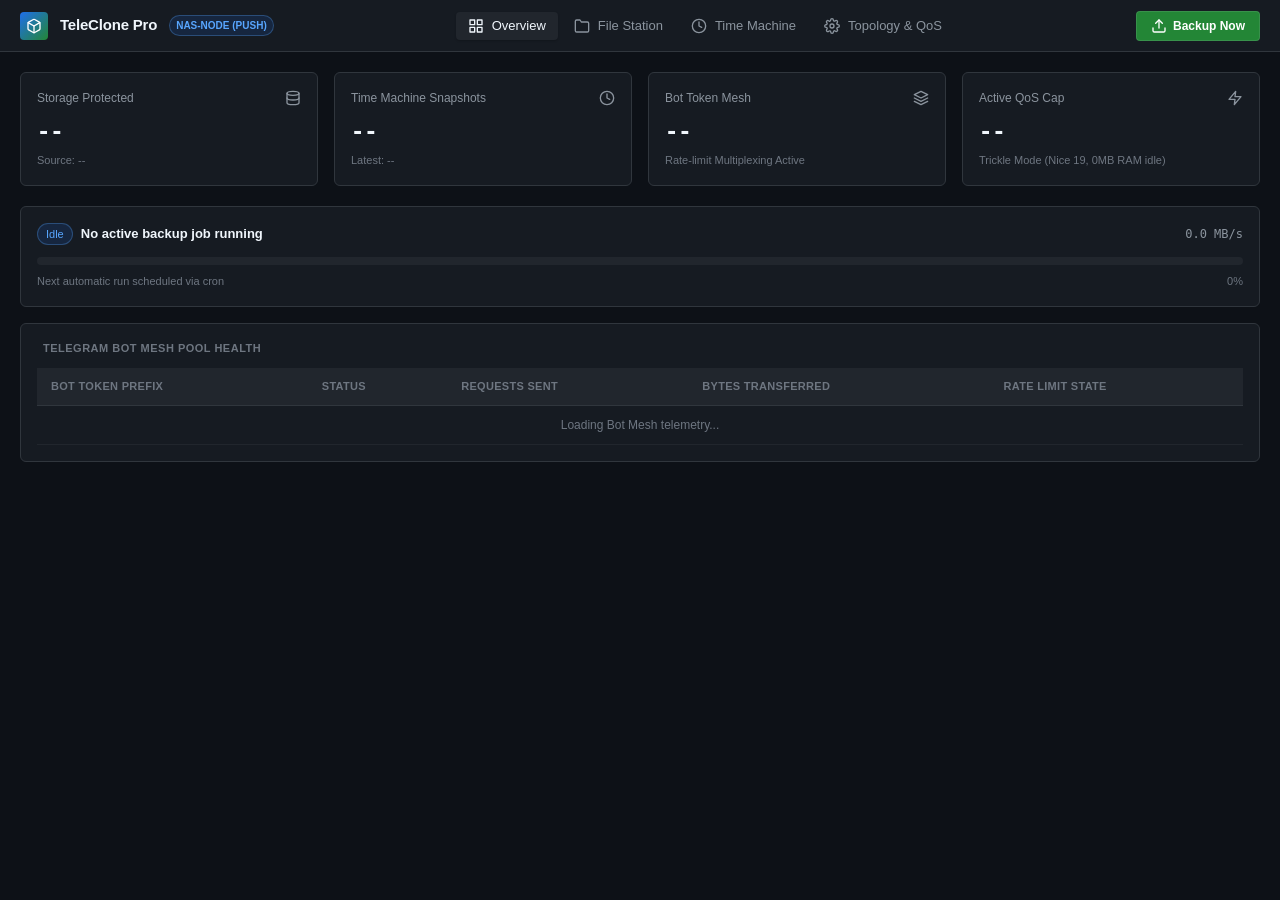
==== web/index.html @ 6f7913c6 "feat(core): rebuild Telegram-Drive as TeleClone (tgdrive) single static binary in the spirit of Rclo" ====
<!DOCTYPE html>
<html lang="en">
<head>
  <meta charset="UTF-8">
  <meta name="viewport" content="width=device-width, initial-scale=1.0">
  <title>TeleClone Pro - Telegram Cloud Backup Engine</title>
  <link rel="stylesheet" href="style.css">
</head>
<body>

  <!-- App Header -->
  <header class="app-header">
    <div class="brand">
      <div class="brand-icon">
        <svg class="icon" viewBox="0 0 24 24"><path d="M21 16V8a2 2 0 0 0-1-1.73l-7-4a2 2 0 0 0-2 0l-7 4A2 2 0 0 0 3 8v8a2 2 0 0 0 1 1.73l7 4a2 2 0 0 0 2 0l7-4A2 2 0 0 0 21 16z"></path><polyline points="3.27 6.96 12 12.01 20.73 6.96"></polyline><line x1="12" y1="22.08" x2="12" y2="12"></line></svg>
      </div>
      <span class="brand-title">TeleClone Pro</span>
      <span class="badge-pro" id="headerNodeBadge">NAS-NODE (PUSH)</span>
    </div>

    <!-- Navigation Tabs -->
    <nav class="nav-tabs">
      <button class="nav-tab active" data-tab="overview">
        <svg class="icon" viewBox="0 0 24 24"><rect x="3" y="3" width="7" height="7"></rect><rect x="14" y="3" width="7" height="7"></rect><rect x="14" y="14" width="7" height="7"></rect><rect x="3" y="14" width="7" height="7"></rect></svg>
        Overview
      </button>
      <button class="nav-tab" data-tab="filestation">
        <svg class="icon" viewBox="0 0 24 24"><path d="M22 19a2 2 0 0 1-2 2H4a2 2 0 0 1-2-2V5a2 2 0 0 1 2-2h5l2 3h9a2 2 0 0 1 2 2z"></path></svg>
        File Station
      </button>
      <button class="nav-tab" data-tab="timemachine">
        <svg class="icon" viewBox="0 0 24 24"><circle cx="12" cy="12" r="10"></circle><polyline points="12 6 12 12 16 14"></polyline></svg>
        Time Machine
      </button>
      <button class="nav-tab" data-tab="settings">
        <svg class="icon" viewBox="0 0 24 24"><circle cx="12" cy="12" r="3"></circle><path d="M19.4 15a1.65 1.65 0 0 0 .33 1.82l.06.06a2 2 0 0 1 0 2.83 2 2 0 0 1-2.83 0l-.06-.06a1.65 1.65 0 0 0-1.82-.33 1.65 1.65 0 0 0-1 1.51V21a2 2 0 0 1-2 2 2 2 0 0 1-2-2v-.09A1.65 1.65 0 0 0 9 19.4a1.65 1.65 0 0 0-1.82.33l-.06.06a2 2 0 0 1-2.83 0 2 2 0 0 1 0-2.83l.06-.06a1.65 1.65 0 0 0 .33-1.82 1.65 1.65 0 0 0-1.51-1H3a2 2 0 0 1-2-2 2 2 0 0 1 2-2h.09A1.65 1.65 0 0 0 4.6 9a1.65 1.65 0 0 0-.33-1.82l-.06-.06a2 2 0 0 1 0-2.83 2 2 0 0 1 2.83 0l.06.06a1.65 1.65 0 0 0 1.82.33H9a1.65 1.65 0 0 0 1-1.51V3a2 2 0 0 1 2-2 2 2 0 0 1 2 2v.09a1.65 1.65 0 0 0 1 1.51 1.65 1.65 0 0 0 1.82-.33l.06-.06a2 2 0 0 1 2.83 0 2 2 0 0 1 0 2.83l-.06.06a1.65 1.65 0 0 0-.33 1.82V9a1.65 1.65 0 0 0 1.51 1H21a2 2 0 0 1 2 2 2 2 0 0 1-2 2h-.09a1.65 1.65 0 0 0-1.51 1z"></path></svg>
        Topology & QoS
      </button>
    </nav>

    <!-- Header Actions -->
    <div class="header-actions">
      <button class="btn btn-primary" id="btnTriggerBackup">
        <svg class="icon" viewBox="0 0 24 24"><path d="M21 15v4a2 2 0 0 1-2 2H5a2 2 0 0 1-2-2v-4"></path><polyline points="17 8 12 3 7 8"></polyline><line x1="12" y1="3" x2="12" y2="15"></line></svg>
        Backup Now
      </button>
    </div>
  </header>

  <!-- Main Container -->
  <main class="main-container">

    <!-- Overview Section -->
    <section id="section-overview" class="content-section active">
      <div class="metrics-row">
        <div class="metric-card">
          <div class="metric-header">
            <span>Storage Protected</span>
            <svg class="icon" viewBox="0 0 24 24"><ellipse cx="12" cy="5" rx="9" ry="3"></ellipse><path d="M21 12c0 1.66-4 3-9 3s-9-1.34-9-3"></path><path d="M3 5v14c0 1.66 4 3 9 3s9-1.34 9-3V5"></path></svg>
          </div>
          <div class="metric-value" id="valTotalStorage">--</div>
          <div class="metric-sub" id="valStorageSub">Source: --</div>
        </div>

        <div class="metric-card">
          <div class="metric-header">
            <span>Time Machine Snapshots</span>
            <svg class="icon" viewBox="0 0 24 24"><circle cx="12" cy="12" r="10"></circle><polyline points="12 6 12 12 16 14"></polyline></svg>
          </div>
          <div class="metric-value" id="valTotalSnapshots">--</div>
          <div class="metric-sub" id="valLatestSnapshotTime">Latest: --</div>
        </div>

        <div class="metric-card">
          <div class="metric-header">
            <span>Bot Token Mesh</span>
            <svg class="icon" viewBox="0 0 24 24"><polygon points="12 2 2 7 12 12 22 7 12 2"></polygon><polyline points="2 17 12 22 22 17"></polyline><polyline points="2 12 12 17 22 12"></polyline></svg>
          </div>
          <div class="metric-value" id="valBotCount">--</div>
          <div class="metric-sub" id="valBotStatus">Rate-limit Multiplexing Active</div>
        </div>

        <div class="metric-card">
          <div class="metric-header">
            <span>Active QoS Cap</span>
            <svg class="icon" viewBox="0 0 24 24"><path d="M13 2L3 14h9l-1 8 10-12h-9l1-8z"></path></svg>
          </div>
          <div class="metric-value" id="valActiveBandwidth">--</div>
          <div class="metric-sub">Trickle Mode (Nice 19, 0MB RAM idle)</div>
        </div>
      </div>

      <!-- Live Job State Card -->
      <div class="timeline-card" id="cardJobState">
        <div style="display: flex; justify-content: space-between; align-items: center; margin-bottom: 12px;">
          <div style="display: flex; align-items: center; gap: 8px;">
            <span class="chip chip-info" id="chipJobStatus">Idle</span>
            <strong style="font-size: 13px;" id="textJobHeading">No active backup job running</strong>
          </div>
          <span style="font-family: var(--font-mono); font-size: 12px; color: var(--text-muted);" id="textJobSpeed">0.0 MB/s</span>
        </div>
        <div style="background-color: var(--bg-surface-elevated); height: 8px; border-radius: 4px; overflow: hidden; margin-bottom: 8px;">
          <div id="barJobProgress" style="width: 0%; height: 100%; background: linear-gradient(90deg, #1f6feb, #238636); transition: width 0.3s ease;"></div>
        </div>
        <div style="display: flex; justify-content: space-between; font-size: 11px; color: var(--text-dim);">
          <span id="textJobDetails">Next automatic run scheduled via cron</span>
          <span id="textJobPercent">0%</span>
        </div>
      </div>

      <!-- Bot Mesh Health Table -->
      <div class="metric-card">
        <div class="pane-title" style="margin-bottom: 12px;">Telegram Bot Mesh Pool Health</div>
        <table class="data-table">
          <thead>
            <tr>
              <th>Bot Token Prefix</th>
              <th>Status</th>
              <th>Requests Sent</th>
              <th>Bytes Transferred</th>
              <th>Rate Limit State</th>
            </tr>
          </thead>
          <tbody id="botTableBody">
            <tr><td colspan="5" style="text-align: center; color: var(--text-dim);">Loading Bot Mesh telemetry...</td></tr>
          </tbody>
        </table>
      </div>
    </section>

    <!-- File Station Section -->
    <section id="section-filestation" class="content-section">
      <div class="filestation-layout">
        <!-- Left Pane: Virtual Folder Tree -->
        <aside class="tree-pane">
          <div class="pane-title">NAS Shared Folders</div>
          <div id="fileStationTree">
            <div class="tree-item selected" data-path="">
              <svg class="icon" viewBox="0 0 24 24"><path d="M22 19a2 2 0 0 1-2 2H4a2 2 0 0 1-2-2V5a2 2 0 0 1 2-2h5l2 3h9a2 2 0 0 1 2 2z"></path></svg>
              <span>/ (Root)</span>
            </div>
          </div>
        </aside>

        <!-- Right Pane: File Table -->
        <div class="table-pane">
          <div class="table-toolbar">
            <div class="breadcrumb-trail" id="fsBreadcrumb">/</div>
            <button class="btn btn-sm btn-accent" id="btnRestoreCurrentFolder">
              <svg class="icon" viewBox="0 0 24 24"><polyline points="1 4 1 10 7 10"></polyline><path d="M3.51 15a9 9 0 1 0 2.13-9.36L1 10"></path></svg>
              Restore Current Folder
            </button>
          </div>
          <div class="table-container">
            <table class="data-table">
              <thead>
                <tr>
                  <th>Name</th>
                  <th>Size</th>
                  <th>Modified Date</th>
                  <th>Chunks</th>
                  <th>Status</th>
                  <th style="text-align: right;">Action</th>
                </tr>
              </thead>
              <tbody id="fsTableBody">
                <tr><td colspan="6" style="text-align: center; color: var(--text-dim);">Select a folder to view files</td></tr>
              </tbody>
            </table>
          </div>
        </div>
      </div>
    </section>

    <!-- Time Machine Section -->
    <section id="section-timemachine" class="content-section">
      <div class="timeline-card">
        <div class="pane-title" style="margin-bottom: 8px;">Point-in-Time Snapshot Timeline (Scrubber)</div>
        <div class="timeline-scrubber" id="tmScrubber">
          <!-- Snapshot Cards populated via JS -->
        </div>
      </div>

      <!-- Diff / Content Viewer -->
      <div class="metric-card">
        <div style="display: flex; justify-content: space-between; align-items: center; margin-bottom: 12px;">
          <div class="pane-title" id="tmDiffTitle">Snapshot File Manifest</div>
          <div style="display: flex; gap: 8px;">
            <span class="chip chip-success" id="chipDiffAdded">0 Added</span>
            <span class="chip chip-warning" id="chipDiffModified">0 Modified</span>
            <span class="chip chip-danger" id="chipDiffDeleted">0 Deleted</span>
          </div>
        </div>
        <table class="data-table">
          <thead>
            <tr>
              <th>Status</th>
              <th>Relative File Path</th>
              <th>Size</th>
              <th>SHA-256 Checksum</th>
              <th style="text-align: right;">Restore</th>
            </tr>
          </thead>
          <tbody id="tmDiffTableBody">
            <tr><td colspan="5" style="text-align: center; color: var(--text-dim);">Select a snapshot above to inspect files</td></tr>
          </tbody>
        </table>
      </div>
    </section>

    <!-- Settings / QoS Section -->
    <section id="section-settings" class="content-section">
      <div style="display: grid; grid-template-columns: 1fr 1fr; gap: 16px;">
        <!-- Multi-NAS Topology Card -->
        <div class="metric-card">
          <div class="pane-title" style="margin-bottom: 12px;">Node Topology & Replication Role</div>
          <div class="form-group">
            <label class="form-label">Node Identifier</label>
            <input type="text" class="form-input" id="cfgNodeName" value="Synology-DS920+">
          </div>
          <div class="form-group">
            <label class="form-label">Replication Mode</label>
            <select class="form-input" id="cfgNodeMode">
              <option value="PUSH">PUSH (Local NAS to Telegram Cloud)</option>
              <option value="PULL">PULL (Central Hub pulling remote Buffalo shares)</option>
            </select>
          </div>
          <div class="form-group">
            <label class="form-label">Source Path</label>
            <input type="text" class="form-input" id="cfgSourcePath" value="/volume1/data">
          </div>
          <button class="btn btn-primary" id="btnSaveTopology">Save Topology</button>
        </div>

        <!-- QoS & Retention Policy Card -->
        <div class="metric-card">
          <div class="pane-title" style="margin-bottom: 12px;">24h Trickle QoS & Retention Policy</div>
          <div class="form-group">
            <label class="form-label">Bandwidth Timetable Rule</label>
            <input type="text" class="form-input" id="cfgBwSchedule" value="07:00,5M 23:00,18M">
            <div style="font-size: 11px; color: var(--text-dim); margin-top: 4px;">Daytime 5MB/s, Nighttime 18MB/s. 0MB RAM idle.</div>
          </div>
          <div style="display: grid; grid-template-columns: 1fr 1fr; gap: 10px;">
            <div class="form-group">
              <label class="form-label">Keep Hourly</label>
              <input type="number" class="form-input" id="cfgKeepHourly" value="24">
            </div>
            <div class="form-group">
              <label class="form-label">Keep Daily</label>
              <input type="number" class="form-input" id="cfgKeepDaily" value="7">
            </div>
            <div class="form-group">
              <label class="form-label">Keep Weekly</label>
              <input type="number" class="form-input" id="cfgKeepWeekly" value="4">
            </div>
            <div class="form-group">
              <label class="form-label">Keep Monthly</label>
              <input type="number" class="form-input" id="cfgKeepMonthly" value="12">
            </div>
          </div>
          <button class="btn btn-primary" id="btnSaveQoS">Save QoS & Retention</button>
        </div>
      </div>
    </section>

  </main>

  <!-- Restore Modal -->
  <div class="modal-backdrop" id="restoreModal">
    <div class="modal-box">
      <div class="modal-header">
        <span>Point-in-Time Restore</span>
        <button class="btn btn-sm" id="btnCloseModal" style="border: none; background: transparent;"><svg class="icon" viewBox="0 0 24 24"><line x1="18" y1="6" x2="6" y2="18"></line><line x1="6" y1="6" x2="18" y2="18"></line></svg></button>
      </div>
      <div class="modal-body">
        <div class="form-group">
          <label class="form-label">Snapshot</label>
          <input type="text" class="form-input" id="modalSnapID" readonly>
        </div>
        <div class="form-group">
          <label class="form-label">Target File / Folder</label>
          <input type="text" class="form-input" id="modalTargetPath" readonly>
        </div>
        <div class="form-group">
          <label class="form-label">Restore Destination on NAS</label>
          <input type="text" class="form-input" id="modalDestPath" value="/volume1/restored_data">
        </div>
        <div style="font-size: 11px; color: var(--text-dim);">
          Chunks will be fetched from Telegram, verified by SHA-256 checksum, decrypted with AES-256-GCM, and reassembled.
        </div>
      </div>
      <div class="modal-footer">
        <button class="btn" id="btnCancelRestore">Cancel</button>
        <button class="btn btn-accent" id="btnConfirmRestore">Start Restore</button>
      </div>
    </div>
  </div>

  <script src="app.js"></script>
</body>
</html>
---- web/style.css ----
:root {
  --bg-app: #0d1117;
  --bg-surface: #161b22;
  --bg-surface-elevated: #21262d;
  --bg-hover: #30363d;
  --border-subtle: #30363d;
  --border-focus: #58a6ff;
  --text-main: #f0f6fc;
  --text-muted: #8b949e;
  --text-dim: #6e7681;
  --primary: #238636;
  --primary-hover: #2ea043;
  --accent: #1f6feb;
  --accent-hover: #388bfd;
  --danger: #da3633;
  --danger-hover: #f85149;
  --warning: #d29922;
  --info: #58a6ff;
  --font-family: -apple-system, BlinkMacSystemFont, "Segoe UI", Roboto, Helvetica, Arial, sans-serif;
  --font-mono: ui-monospace, SFMono-Regular, "SF Mono", Menlo, Consolas, monospace;
  --radius-sm: 4px;
  --radius-md: 6px;
  --radius-lg: 8px;
  --shadow: 0 4px 12px rgba(0,0,0,0.3);
}

* {
  box-sizing: border-box;
  margin: 0;
  padding: 0;
}

body {
  background-color: var(--bg-app);
  color: var(--text-main);
  font-family: var(--font-family);
  font-size: 13px;
  line-height: 1.5;
  -webkit-font-smoothing: antialiased;
}

/* App Header */
.app-header {
  height: 52px;
  background-color: var(--bg-surface);
  border-bottom: 1px solid var(--border-subtle);
  display: flex;
  align-items: center;
  justify-content: space-between;
  padding: 0 20px;
  position: sticky;
  top: 0;
  z-index: 100;
}

.brand {
  display: flex;
  align-items: center;
  gap: 12px;
}

.brand-icon {
  width: 28px;
  height: 28px;
  background: linear-gradient(135deg, #1f6feb, #238636);
  border-radius: var(--radius-sm);
  display: flex;
  align-items: center;
  justify-content: center;
  color: #fff;
}

.brand-title {
  font-size: 15px;
  font-weight: 600;
  letter-spacing: -0.2px;
}

.badge-pro {
  background-color: rgba(31, 111, 235, 0.15);
  color: var(--info);
  border: 1px solid rgba(88, 166, 255, 0.3);
  font-size: 10px;
  font-weight: 700;
  padding: 2px 6px;
  border-radius: 12px;
  text-transform: uppercase;
}

.header-actions {
  display: flex;
  align-items: center;
  gap: 12px;
}

/* Nav Tabs */
.nav-tabs {
  display: flex;
  gap: 4px;
}

.nav-tab {
  background: transparent;
  border: none;
  color: var(--text-muted);
  font-size: 13px;
  font-weight: 500;
  padding: 6px 12px;
  border-radius: var(--radius-sm);
  cursor: pointer;
  display: flex;
  align-items: center;
  gap: 8px;
  transition: all 0.15s ease;
}

.nav-tab:hover {
  background-color: var(--bg-hover);
  color: var(--text-main);
}

.nav-tab.active {
  background-color: var(--bg-surface-elevated);
  color: var(--text-main);
  box-shadow: 0 1px 2px rgba(0,0,0,0.2);
}

/* Buttons */
.btn {
  display: inline-flex;
  align-items: center;
  justify-content: center;
  gap: 6px;
  padding: 6px 14px;
  border-radius: var(--radius-sm);
  font-size: 12px;
  font-weight: 600;
  cursor: pointer;
  border: 1px solid var(--border-subtle);
  background-color: var(--bg-surface-elevated);
  color: var(--text-main);
  transition: all 0.15s ease;
}

.btn:hover {
  background-color: var(--bg-hover);
  border-color: #8b949e;
}

.btn-primary {
  background-color: var(--primary);
  border-color: rgba(240, 246, 252, 0.1);
  color: #fff;
}

.btn-primary:hover {
  background-color: var(--primary-hover);
}

.btn-accent {
  background-color: var(--accent);
  border-color: rgba(240, 246, 252, 0.1);
  color: #fff;
}

.btn-accent:hover {
  background-color: var(--accent-hover);
}

.btn-sm {
  padding: 3px 8px;
  font-size: 11px;
}

/* Main Layout */
.main-container {
  max-width: 1440px;
  margin: 0 auto;
  padding: 20px;
}

/* Metric Cards */
.metrics-row {
  display: grid;
  grid-template-columns: repeat(auto-fit, minmax(240px, 1fr));
  gap: 16px;
  margin-bottom: 20px;
}

.metric-card {
  background-color: var(--bg-surface);
  border: 1px solid var(--border-subtle);
  border-radius: var(--radius-md);
  padding: 16px;
}

.metric-header {
  display: flex;
  align-items: center;
  justify-content: space-between;
  color: var(--text-muted);
  font-size: 12px;
  margin-bottom: 8px;
}

.metric-value {
  font-size: 22px;
  font-weight: 600;
  font-family: var(--font-mono);
  color: var(--text-main);
}

.metric-sub {
  font-size: 11px;
  color: var(--text-dim);
  margin-top: 4px;
}

/* Section Container */
.content-section {
  display: none;
}

.content-section.active {
  display: block;
}

/* Synology Dual-Pane File Station */
.filestation-layout {
  display: grid;
  grid-template-columns: 280px 1fr;
  height: 600px;
  background-color: var(--bg-surface);
  border: 1px solid var(--border-subtle);
  border-radius: var(--radius-md);
  overflow: hidden;
}

.tree-pane {
  background-color: #12161c;
  border-right: 1px solid var(--border-subtle);
  padding: 12px;
  overflow-y: auto;
}

.pane-title {
  font-size: 11px;
  font-weight: 700;
  text-transform: uppercase;
  color: var(--text-dim);
  letter-spacing: 0.5px;
  margin-bottom: 8px;
  padding-left: 6px;
}

.tree-item {
  display: flex;
  align-items: center;
  gap: 8px;
  padding: 6px 8px;
  border-radius: var(--radius-sm);
  color: var(--text-muted);
  cursor: pointer;
  user-select: none;
}

.tree-item:hover {
  background-color: var(--bg-hover);
  color: var(--text-main);
}

.tree-item.selected {
  background-color: var(--accent);
  color: #fff;
}

.tree-indent {
  width: 16px;
  flex-shrink: 0;
}

.table-pane {
  display: flex;
  flex-direction: column;
  background-color: var(--bg-surface);
  overflow: hidden;
}

.table-toolbar {
  height: 44px;
  border-bottom: 1px solid var(--border-subtle);
  display: flex;
  align-items: center;
  justify-content: space-between;
  padding: 0 16px;
}

.breadcrumb-trail {
  display: flex;
  align-items: center;
  gap: 6px;
  font-family: var(--font-mono);
  font-size: 12px;
  color: var(--text-muted);
}

.table-container {
  flex: 1;
  overflow-y: auto;
}

/* Clean Tables */
.data-table {
  width: 100%;
  border-collapse: collapse;
  text-align: left;
  font-size: 12px;
}

.data-table th {
  background-color: var(--bg-surface-elevated);
  color: var(--text-dim);
  font-weight: 600;
  font-size: 11px;
  text-transform: uppercase;
  letter-spacing: 0.3px;
  padding: 10px 14px;
  border-bottom: 1px solid var(--border-subtle);
  position: sticky;
  top: 0;
  z-index: 10;
}

.data-table td {
  padding: 10px 14px;
  border-bottom: 1px solid #21262d;
  color: var(--text-main);
}

.data-table tr:hover td {
  background-color: rgba(255, 255, 255, 0.02);
}

/* Time Machine Timeline */
.timeline-card {
  background-color: var(--bg-surface);
  border: 1px solid var(--border-subtle);
  border-radius: var(--radius-md);
  padding: 16px;
  margin-bottom: 16px;
}

.timeline-scrubber {
  display: flex;
  gap: 10px;
  overflow-x: auto;
  padding: 10px 0;
}

.snap-node {
  flex: 0 0 180px;
  background-color: var(--bg-surface-elevated);
  border: 1px solid var(--border-subtle);
  border-radius: var(--radius-sm);
  padding: 10px;
  cursor: pointer;
  transition: all 0.15s ease;
}

.snap-node:hover {
  border-color: var(--accent);
}

.snap-node.active {
  border-color: var(--accent);
  background-color: rgba(31, 111, 235, 0.12);
}

.snap-time {
  font-size: 11px;
  font-family: var(--font-mono);
  color: var(--text-muted);
}

.snap-id {
  font-weight: 600;
  font-size: 12px;
  margin: 4px 0;
}

.snap-stats {
  font-size: 10px;
  color: var(--text-dim);
}

/* Status Chips */
.chip {
  display: inline-flex;
  align-items: center;
  gap: 4px;
  padding: 2px 8px;
  border-radius: 12px;
  font-size: 11px;
  font-weight: 500;
}

.chip-success {
  background-color: rgba(35, 134, 54, 0.15);
  color: #3fb950;
  border: 1px solid rgba(46, 160, 67, 0.3);
}

.chip-warning {
  background-color: rgba(210, 153, 34, 0.15);
  color: #e3b341;
  border: 1px solid rgba(210, 153, 34, 0.3);
}

.chip-danger {
  background-color: rgba(218, 54, 51, 0.15);
  color: #f85149;
  border: 1px solid rgba(218, 54, 51, 0.3);
}

.chip-info {
  background-color: rgba(31, 111, 235, 0.15);
  color: #58a6ff;
  border: 1px solid rgba(88, 166, 255, 0.3);
}

/* Modal */
.modal-backdrop {
  position: fixed;
  top: 0;
  left: 0;
  width: 100vw;
  height: 100vh;
  background: rgba(0,0,0,0.65);
  display: none;
  align-items: center;
  justify-content: center;
  z-index: 999;
}

.modal-backdrop.open {
  display: flex;
}

.modal-box {
  background-color: var(--bg-surface);
  border: 1px solid var(--border-subtle);
  border-radius: var(--radius-lg);
  width: 480px;
  max-width: 90vw;
  box-shadow: var(--shadow);
  overflow: hidden;
}

.modal-header {
  padding: 14px 18px;
  border-bottom: 1px solid var(--border-subtle);
  display: flex;
  align-items: center;
  justify-content: space-between;
  font-weight: 600;
  font-size: 14px;
}

.modal-body {
  padding: 18px;
}

.modal-footer {
  padding: 12px 18px;
  border-top: 1px solid var(--border-subtle);
  display: flex;
  justify-content: flex-end;
  gap: 10px;
  background-color: var(--bg-surface-elevated);
}

.form-group {
  margin-bottom: 14px;
}

.form-label {
  display: block;
  font-size: 11px;
  font-weight: 600;
  text-transform: uppercase;
  color: var(--text-dim);
  margin-bottom: 6px;
}

.form-input {
  width: 100%;
  padding: 8px 12px;
  background-color: var(--bg-app);
  border: 1px solid var(--border-subtle);
  border-radius: var(--radius-sm);
  color: var(--text-main);
  font-family: var(--font-mono);
  font-size: 12px;
}

.form-input:focus {
  outline: none;
  border-color: var(--border-focus);
}

/* SVG Icon Helper */
.icon {
  width: 16px;
  height: 16px;
  stroke: currentColor;
  stroke-width: 2;
  stroke-linecap: round;
  stroke-linejoin: round;
  fill: none;
  flex-shrink: 0;
}
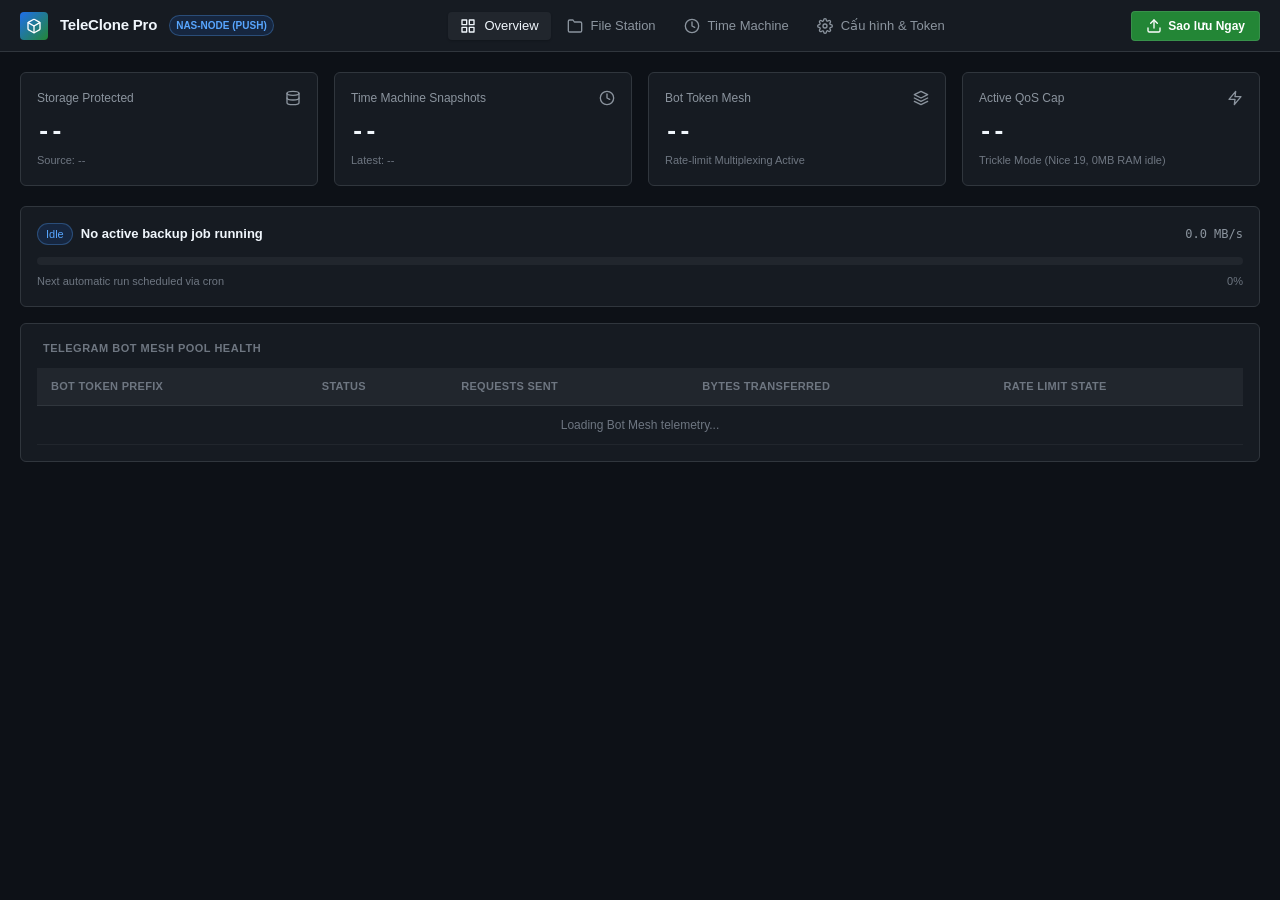
==== commit 1de66232: "feat(settings): add Telegram Channel ID, Bot Token Mesh manager, AES passphrase toggle, and dynamic " ====
--- a/web/index.html
+++ b/web/index.html
@@ -34,7 +34,7 @@
       </button>
       <button class="nav-tab" data-tab="settings">
         <svg class="icon" viewBox="0 0 24 24"><circle cx="12" cy="12" r="3"></circle><path d="M19.4 15a1.65 1.65 0 0 0 .33 1.82l.06.06a2 2 0 0 1 0 2.83 2 2 0 0 1-2.83 0l-.06-.06a1.65 1.65 0 0 0-1.82-.33 1.65 1.65 0 0 0-1 1.51V21a2 2 0 0 1-2 2 2 2 0 0 1-2-2v-.09A1.65 1.65 0 0 0 9 19.4a1.65 1.65 0 0 0-1.82.33l-.06.06a2 2 0 0 1-2.83 0 2 2 0 0 1 0-2.83l.06-.06a1.65 1.65 0 0 0 .33-1.82 1.65 1.65 0 0 0-1.51-1H3a2 2 0 0 1-2-2 2 2 0 0 1 2-2h.09A1.65 1.65 0 0 0 4.6 9a1.65 1.65 0 0 0-.33-1.82l-.06-.06a2 2 0 0 1 0-2.83 2 2 0 0 1 2.83 0l.06.06a1.65 1.65 0 0 0 1.82.33H9a1.65 1.65 0 0 0 1-1.51V3a2 2 0 0 1 2-2 2 2 0 0 1 2 2v.09a1.65 1.65 0 0 0 1 1.51 1.65 1.65 0 0 0 1.82-.33l.06-.06a2 2 0 0 1 2.83 0 2 2 0 0 1 0 2.83l-.06.06a1.65 1.65 0 0 0-.33 1.82V9a1.65 1.65 0 0 0 1.51 1H21a2 2 0 0 1 2 2 2 2 0 0 1-2 2h-.09a1.65 1.65 0 0 0-1.51 1z"></path></svg>
-        Topology & QoS
+        Cấu hình &amp; Token
       </button>
     </nav>
 
@@ -42,13 +42,30 @@
     <div class="header-actions">
       <button class="btn btn-primary" id="btnTriggerBackup">
         <svg class="icon" viewBox="0 0 24 24"><path d="M21 15v4a2 2 0 0 1-2 2H5a2 2 0 0 1-2-2v-4"></path><polyline points="17 8 12 3 7 8"></polyline><line x1="12" y1="3" x2="12" y2="15"></line></svg>
-        Backup Now
+        Sao lưu Ngay
       </button>
     </div>
   </header>
 
   <!-- Main Container -->
   <main class="main-container">
+
+    <!-- Quick Telegram Setup Warning Banner (Auto-hidden if configured) -->
+    <div id="bannerSetupAlert" class="metric-card" style="display: none; border-color: rgba(210, 153, 34, 0.4); background-color: rgba(210, 153, 34, 0.08); margin-bottom: 16px; padding: 12px 16px;">
+      <div style="display: flex; justify-content: space-between; align-items: center; gap: 12px; flex-wrap: wrap;">
+        <div style="display: flex; align-items: center; gap: 10px;">
+          <svg class="icon" viewBox="0 0 24 24" style="color: var(--warning);"><path d="M10.29 3.86L1.82 18a2 2 0 0 0 1.71 3h16.94a2 2 0 0 0 1.71-3L13.71 3.86a2 2 0 0 0-3.42 0z"></path><line x1="12" y1="9" x2="12" y2="13"></line><line x1="12" y1="17" x2="12.01" y2="17"></line></svg>
+          <div>
+            <strong style="color: var(--text-main);">Chưa hoàn tất Cấu hình Telegram Mesh!</strong>
+            <div style="color: var(--text-muted); font-size: 11px;">Vui lòng nhập Channel ID và ít nhất 1 Bot Token trong tab Cấu hình để kích hoạt tiến trình sao lưu bảo vệ dữ liệu NAS.</div>
+          </div>
+        </div>
+        <button class="btn btn-sm btn-primary" id="btnGoToSettings">
+          <svg class="icon" viewBox="0 0 24 24"><path d="M11 4H4a2 2 0 0 0-2 2v14a2 2 0 0 0 2 2h14a2 2 0 0 0 2-2v-7"></path><path d="M18.5 2.5a2.121 2.121 0 0 1 3 3L12 15l-4 1 1-4 9.5-9.5z"></path></svg>
+          Cấu hình ngay
+        </button>
+      </div>
+    </div>
 
     <!-- Overview Section -->
     <section id="section-overview" class="content-section active">
@@ -144,12 +161,16 @@
 
         <!-- Right Pane: File Table -->
         <div class="table-pane">
-          <div class="table-toolbar">
+          <div class="table-toolbar" style="display: flex; justify-content: space-between; align-items: center; gap: 12px; flex-wrap: wrap;">
             <div class="breadcrumb-trail" id="fsBreadcrumb">/</div>
-            <button class="btn btn-sm btn-accent" id="btnRestoreCurrentFolder">
-              <svg class="icon" viewBox="0 0 24 24"><polyline points="1 4 1 10 7 10"></polyline><path d="M3.51 15a9 9 0 1 0 2.13-9.36L1 10"></path></svg>
-              Restore Current Folder
-            </button>
+            <div style="display: flex; align-items: center; gap: 8px;">
+              <span style="font-size: 11px; color: var(--text-dim); font-weight: 600; text-transform: uppercase;">Mốc thời gian:</span>
+              <select id="fsSnapshotSelect" class="form-input" style="width: auto; padding: 4px 10px; font-size: 11px; cursor: pointer;"></select>
+              <button class="btn btn-sm btn-accent" id="btnRestoreCurrentFolder">
+                <svg class="icon" viewBox="0 0 24 24"><polyline points="1 4 1 10 7 10"></polyline><path d="M3.51 15a9 9 0 1 0 2.13-9.36L1 10"></path></svg>
+                Khôi phục Thư mục này
+              </button>
+            </div>
           </div>
           <div class="table-container">
             <table class="data-table">
@@ -208,90 +229,271 @@
       </div>
     </section>
 
-    <!-- Settings / QoS Section -->
+    <!-- Settings / Credentials & QoS Section -->
     <section id="section-settings" class="content-section">
       <div style="display: grid; grid-template-columns: 1fr 1fr; gap: 16px;">
-        <!-- Multi-NAS Topology Card -->
-        <div class="metric-card">
-          <div class="pane-title" style="margin-bottom: 12px;">Node Topology & Replication Role</div>
-          <div class="form-group">
-            <label class="form-label">Node Identifier</label>
+        <!-- Card 1: Telegram Cloud Mesh & Bot Cluster -->
+        <div class="metric-card">
+          <div style="display: flex; justify-content: space-between; align-items: center; margin-bottom: 12px;">
+            <div class="pane-title" style="display: flex; align-items: center; gap: 8px;">
+              <svg class="icon" viewBox="0 0 24 24" style="color: var(--info);"><path d="M22 2L11 13"></path><path d="M22 2l-7 20-4-9-9-4 20-7z"></path></svg>
+              <span>Telegram Cloud & Bot Mesh Cluster</span>
+            </div>
+            <span class="chip chip-info" id="badgeMeshCount">0 Bots Active</span>
+          </div>
+
+          <!-- Target Channel ID -->
+          <div class="form-group">
+            <div style="display: flex; justify-content: space-between; align-items: center; margin-bottom: 6px;">
+              <label class="form-label" style="margin-bottom: 0;">Telegram Channel / Chat ID</label>
+              <span style="font-size: 11px; color: var(--text-dim);">Kênh lưu trữ riêng tư</span>
+            </div>
+            <input type="text" class="form-input" id="cfgChannelID" placeholder="-1002345678901 hoặc @channel_username" value="">
+            <div style="font-size: 11px; color: var(--text-dim); margin-top: 4px;">
+              ID kênh Telegram riêng tư. Hãy tạo kênh mới, thêm Bot làm Quản trị viên (Admin có quyền gửi tệp).
+            </div>
+          </div>
+
+          <!-- Add Bot Token Input -->
+          <div class="form-group">
+            <label class="form-label">Thêm Telegram Bot Token vào Mesh</label>
+            <div style="display: flex; gap: 8px;">
+              <input type="text" class="form-input" id="inputNewBotToken" placeholder="7123456789:AAFRqQyZ9...">
+              <button type="button" class="btn btn-primary" id="btnAddBotToken" style="white-space: nowrap;">
+                <svg class="icon" viewBox="0 0 24 24"><line x1="12" y1="5" x2="12" y2="19"></line><line x1="5" y1="12" x2="19" y2="12"></line></svg>
+                Thêm Bot
+              </button>
+            </div>
+          </div>
+
+          <!-- Active Bot Mesh Table -->
+          <div class="form-group">
+            <div style="display: flex; justify-content: space-between; align-items: center; margin-bottom: 6px;">
+              <label class="form-label" style="margin-bottom: 0;">Danh sách Bot trong Mesh (Round-Robin)</label>
+              <button type="button" class="btn btn-sm" id="btnTestAllBots" style="font-size: 11px; padding: 2px 8px;">
+                <svg class="icon" viewBox="0 0 24 24"><polyline points="22 12 18 12 15 21 9 3 6 12 2 12"></polyline></svg>
+                Kiểm tra Kết nối Ping
+              </button>
+            </div>
+            <div style="border: 1px solid var(--border-subtle); border-radius: var(--radius-sm); max-height: 150px; overflow-y: auto; background-color: var(--bg-app);">
+              <table style="width: 100%; border-collapse: collapse; font-size: 11px;">
+                <thead>
+                  <tr style="border-bottom: 1px solid var(--border-subtle); color: var(--text-dim); text-align: left;">
+                    <th style="padding: 6px 10px;">Token Prefix</th>
+                    <th style="padding: 6px 10px;">Tên Bot</th>
+                    <th style="padding: 6px 10px;">Trạng thái</th>
+                    <th style="padding: 6px 10px; text-align: right;">Thao tác</th>
+                  </tr>
+                </thead>
+                <tbody id="botConfigTableBody">
+                  <tr><td colspan="4" style="text-align: center; padding: 12px; color: var(--text-dim);">Chưa có bot nào trong Mesh. Vui lòng nhập token ở trên.</td></tr>
+                </tbody>
+              </table>
+            </div>
+            <div id="meshTestResult" style="margin-top: 6px; font-size: 11px; display: none;"></div>
+          </div>
+
+          <!-- Chunk Size -->
+          <div class="form-group" style="margin-bottom: 0;">
+            <label class="form-label">Kích thước Phân mảnh Tệp (Chunk Size)</label>
+            <select class="form-input" id="cfgChunkSize">
+              <option value="20971520">20 MB (Chuẩn an toàn cho Bot Telegram Free)</option>
+              <option value="51380224" selected>49 MB (Tối đa giới hạn Bot API tiêu chuẩn - Khuyên dùng)</option>
+              <option value="2097152000">2000 MB (Dành riêng cho Local Bot API Server tự host)</option>
+            </select>
+          </div>
+        </div>
+
+        <!-- Card 2: Zero-Knowledge AES-256-GCM Military Encryption -->
+        <div class="metric-card">
+          <div style="display: flex; justify-content: space-between; align-items: center; margin-bottom: 12px;">
+            <div class="pane-title" style="display: flex; align-items: center; gap: 8px;">
+              <svg class="icon" viewBox="0 0 24 24" style="color: #3fb950;"><rect x="3" y="11" width="18" height="11" rx="2" ry="2"></rect><path d="M7 11V7a5 5 0 0 1 10 0v4"></path></svg>
+              <span>Zero-Knowledge AES-256-GCM Military Encryption</span>
+            </div>
+            <span class="chip chip-success" style="font-size: 10px;">Hardware Accelerated</span>
+          </div>
+
+          <!-- Master Passphrase -->
+          <div class="form-group">
+            <div style="display: flex; justify-content: space-between; align-items: center; margin-bottom: 6px;">
+              <label class="form-label" style="margin-bottom: 0;">Khóa Mã hóa Chính (Master Passphrase)</label>
+              <button type="button" id="btnTogglePassphrase" class="btn btn-sm" style="padding: 2px 6px; font-size: 10px; background: transparent; border: none; color: var(--info);">
+                Hiện mật khẩu
+              </button>
+            </div>
+            <input type="password" class="form-input" id="cfgEncryptionKey" placeholder="Nhập mật khẩu mã hóa siêu cấp (VD: rayma123456)">
+            <div style="margin-top: 6px; display: flex; align-items: center; gap: 6px;">
+              <div style="flex: 1; height: 4px; background: var(--bg-surface-elevated); border-radius: 2px; overflow: hidden;">
+                <div id="passStrengthBar" style="width: 100%; height: 100%; background: #3fb950;"></div>
+              </div>
+              <span id="passStrengthText" style="font-size: 10px; color: #3fb950; font-weight: 600;">AES-256-GCM (600.000 rounds PBKDF2)</span>
+            </div>
+          </div>
+
+          <!-- Encryption Notice -->
+          <div style="font-size: 11px; color: var(--text-muted); background: rgba(56, 139, 253, 0.08); border: 1px solid rgba(56, 139, 253, 0.2); border-radius: var(--radius-sm); padding: 10px; margin-bottom: 14px;">
+            Dữ liệu của bạn được băm SHA-256 và mã hóa toàn phần bằng thuật toán AES-256-GCM ngay trên RAM của NAS trước khi gửi đi. Không có bất kỳ ai (kể cả Telegram, ISP hay bên thứ ba) có thể giải mã được nội dung nếu không có Master Passphrase này.
+          </div>
+
+          <!-- Node Topology & Source Directory -->
+          <div class="form-group">
+            <label class="form-label">Tên Nhận diện Nút NAS (Node Identifier)</label>
             <input type="text" class="form-input" id="cfgNodeName" value="Synology-DS920+">
           </div>
-          <div class="form-group">
-            <label class="form-label">Replication Mode</label>
+
+          <div class="form-group">
+            <div style="display: flex; justify-content: space-between; align-items: center; margin-bottom: 6px;">
+              <label class="form-label" style="margin-bottom: 0;">Thư mục Dữ liệu Nguồn trên NAS</label>
+              <div style="display: flex; gap: 4px;">
+                <button type="button" class="btn btn-sm btn-preset-source" data-path="/volume1/data" style="padding: 1px 6px; font-size: 10px;">/volume1/data</button>
+                <button type="button" class="btn btn-sm btn-preset-source" data-path="/volume1/Source-0" style="padding: 1px 6px; font-size: 10px;">NAS 199</button>
+                <button type="button" class="btn btn-sm btn-preset-source" data-path="/volume1/google-drive-inforayma" style="padding: 1px 6px; font-size: 10px;">NAS 198</button>
+              </div>
+            </div>
+            <input type="text" class="form-input" id="cfgSourcePath" value="/volume1/data">
+          </div>
+
+          <div class="form-group" style="margin-bottom: 0;">
+            <label class="form-label">Chế độ Nhân bản (Replication Mode)</label>
             <select class="form-input" id="cfgNodeMode">
-              <option value="PUSH">PUSH (Local NAS to Telegram Cloud)</option>
-              <option value="PULL">PULL (Central Hub pulling remote Buffalo shares)</option>
+              <option value="PUSH" selected>PUSH (Đẩy bản sao lưu từ NAS này lên Telegram Cloud)</option>
+              <option value="PULL">PULL (Hub trung tâm tổng hợp bản sao lưu từ các NAS Buffalo khác)</option>
             </select>
           </div>
-          <div class="form-group">
-            <label class="form-label">Source Path</label>
-            <input type="text" class="form-input" id="cfgSourcePath" value="/volume1/data">
-          </div>
-          <button class="btn btn-primary" id="btnSaveTopology">Save Topology</button>
-        </div>
-
-        <!-- QoS & Retention Policy Card -->
-        <div class="metric-card">
-          <div class="pane-title" style="margin-bottom: 12px;">24h Trickle QoS & Retention Policy</div>
-          <div class="form-group">
-            <label class="form-label">Bandwidth Timetable Rule</label>
+        </div>
+
+        <!-- Card 3: 24h Trickle QoS & Retention Policy -->
+        <div class="metric-card">
+          <div class="pane-title" style="margin-bottom: 12px; display: flex; align-items: center; gap: 8px;">
+            <svg class="icon" viewBox="0 0 24 24" style="color: var(--warning);"><circle cx="12" cy="12" r="10"></circle><polyline points="12 6 12 12 16 14"></polyline></svg>
+            <span>Lập lịch Băng thông 24h & QoS Nhỏ giọt</span>
+          </div>
+
+          <div class="form-group">
+            <label class="form-label">Quy tắc Lập lịch Băng thông (Bandwidth Schedule)</label>
             <input type="text" class="form-input" id="cfgBwSchedule" value="07:00,5M 23:00,18M">
-            <div style="font-size: 11px; color: var(--text-dim); margin-top: 4px;">Daytime 5MB/s, Nighttime 18MB/s. 0MB RAM idle.</div>
-          </div>
-          <div style="display: grid; grid-template-columns: 1fr 1fr; gap: 10px;">
-            <div class="form-group">
-              <label class="form-label">Keep Hourly</label>
+            <div style="font-size: 11px; color: var(--text-dim); margin-top: 4px;">
+              Cú pháp chuẩn Rclone: Giờ hành chính 07:00-23:00 giới hạn 5 MB/s; Ban đêm 23:00-07:00 tốc độ tối đa 18 MB/s.
+            </div>
+          </div>
+
+          <div class="form-group">
+            <label class="form-label">Mức độ Ưu tiên Tiến trình (CPU Nice)</label>
+            <input type="text" class="form-input" readonly value="nice -n 19 (Ưu tiên CPU thấp nhất - không ảnh hưởng hiệu năng NAS)">
+          </div>
+
+          <div class="form-group" style="margin-bottom: 0;">
+            <label class="form-label">Quy tắc Loại trừ Tệp (Exclude Rules)</label>
+            <input type="text" class="form-input" id="cfgExcludes" value="@eaDir/**, #recycle/**, .DS_Store, Thumbs.db, *.tmp">
+            <div style="font-size: 11px; color: var(--text-dim); margin-top: 4px;">Phân cách bằng dấu phẩy. Tự động bỏ qua file rác hệ thống Synology và macOS.</div>
+          </div>
+        </div>
+
+        <!-- Card 4: Time Machine Multi-Version Retention -->
+        <div class="metric-card">
+          <div class="pane-title" style="margin-bottom: 12px; display: flex; align-items: center; gap: 8px;">
+            <svg class="icon" viewBox="0 0 24 24" style="color: var(--info);"><circle cx="12" cy="12" r="10"></circle><polyline points="12 6 12 12 8 10"></polyline></svg>
+            <span>Chính sách Lưu trữ Bản sao lưu (Time Machine Retention)</span>
+          </div>
+
+          <div style="display: grid; grid-template-columns: 1fr 1fr; gap: 10px; margin-bottom: 14px;">
+            <div class="form-group" style="margin-bottom: 0;">
+              <label class="form-label">Giữ theo Giờ (Keep Hourly)</label>
               <input type="number" class="form-input" id="cfgKeepHourly" value="24">
             </div>
-            <div class="form-group">
-              <label class="form-label">Keep Daily</label>
+            <div class="form-group" style="margin-bottom: 0;">
+              <label class="form-label">Giữ theo Ngày (Keep Daily)</label>
               <input type="number" class="form-input" id="cfgKeepDaily" value="7">
             </div>
-            <div class="form-group">
-              <label class="form-label">Keep Weekly</label>
+            <div class="form-group" style="margin-bottom: 0;">
+              <label class="form-label">Giữ theo Tuần (Keep Weekly)</label>
               <input type="number" class="form-input" id="cfgKeepWeekly" value="4">
             </div>
-            <div class="form-group">
-              <label class="form-label">Keep Monthly</label>
+            <div class="form-group" style="margin-bottom: 0;">
+              <label class="form-label">Giữ theo Tháng (Keep Monthly)</label>
               <input type="number" class="form-input" id="cfgKeepMonthly" value="12">
             </div>
           </div>
-          <button class="btn btn-primary" id="btnSaveQoS">Save QoS & Retention</button>
+
+          <div style="font-size: 11px; color: var(--text-dim); margin-bottom: 14px;">
+            Cơ chế CoW Delta tự động tái sử dụng các chunk dữ liệu cũ, chỉ tải lên phần tệp mới/sửa đổi. Bộ dọn dẹp (Pruner) tự động giải phóng dung lượng theo chính sách trên.
+          </div>
+
+          <button class="btn btn-primary" id="btnSaveAllConfig" style="width: 100%; padding: 10px; font-size: 13px;">
+            <svg class="icon" viewBox="0 0 24 24"><path d="M19 21H5a2 2 0 0 1-2-2V5a2 2 0 0 1 2-2h11l5 5v11a2 2 0 0 1-2 2z"></path><polyline points="17 21 17 13 7 13 7 21"></polyline><polyline points="7 3 7 8 15 8"></polyline></svg>
+            Lưu &amp; Kích hoạt Toàn bộ Cấu hình
+          </button>
         </div>
       </div>
     </section>
 
   </main>
 
-  <!-- Restore Modal -->
+  <!-- Point-in-Time Restore Modal -->
   <div class="modal-backdrop" id="restoreModal">
-    <div class="modal-box">
+    <div class="modal-box" style="width: 560px; max-width: 95vw;">
       <div class="modal-header">
-        <span>Point-in-Time Restore</span>
-        <button class="btn btn-sm" id="btnCloseModal" style="border: none; background: transparent;"><svg class="icon" viewBox="0 0 24 24"><line x1="18" y1="6" x2="6" y2="18"></line><line x1="6" y1="6" x2="18" y2="18"></line></svg></button>
-      </div>
-      <div class="modal-body">
-        <div class="form-group">
-          <label class="form-label">Snapshot</label>
-          <input type="text" class="form-input" id="modalSnapID" readonly>
-        </div>
-        <div class="form-group">
-          <label class="form-label">Target File / Folder</label>
-          <input type="text" class="form-input" id="modalTargetPath" readonly>
-        </div>
-        <div class="form-group">
-          <label class="form-label">Restore Destination on NAS</label>
+        <div style="display: flex; align-items: center; gap: 8px;">
+          <svg class="icon" viewBox="0 0 24 24" style="color: var(--info);"><circle cx="12" cy="12" r="10"></circle><polyline points="12 6 12 12 16 14"></polyline></svg>
+          <span>Khôi phục Dữ liệu theo Mốc Thời gian (Point-in-Time Restore)</span>
+        </div>
+        <button class="btn btn-sm" id="btnCloseModal" style="border: none; background: transparent; cursor: pointer;">
+          <svg class="icon" viewBox="0 0 24 24"><line x1="18" y1="6" x2="6" y2="18"></line><line x1="6" y1="6" x2="18" y2="18"></line></svg>
+        </button>
+      </div>
+      <div class="modal-body" style="display: flex; flex-direction: column; gap: 14px;">
+        <!-- Snapshot / Date Picker -->
+        <div class="form-group" style="margin-bottom: 0;">
+          <div style="display: flex; justify-content: space-between; align-items: center; margin-bottom: 6px;">
+            <label class="form-label" style="margin-bottom: 0;" for="modalSnapSelect">Chọn Mốc Thời Gian Khôi Phục (Snapshot Date & Time)</label>
+            <span class="chip chip-info" style="font-size: 11px;">Time Machine</span>
+          </div>
+          <select class="form-input" id="modalSnapSelect" style="font-size: 12px; cursor: pointer; padding: 8px 12px; background-color: var(--bg-app);"></select>
+          <div id="modalSnapMeta" style="margin-top: 6px; font-size: 12px; color: var(--text-muted); display: flex; align-items: center; gap: 8px;"></div>
+        </div>
+
+        <!-- Multi-Version History (Shown when single file is selected) -->
+        <div id="modalVersionHistoryContainer" style="display: none; border: 1px solid var(--border-subtle); border-radius: var(--radius-sm); padding: 10px; background-color: var(--bg-app);">
+          <div style="display: flex; justify-content: space-between; align-items: center; margin-bottom: 6px;">
+            <label class="form-label" style="margin-bottom: 0; color: var(--text-main);">Lịch sử các phiên bản tệp này</label>
+            <span style="font-size: 11px; color: var(--text-dim);">Bấm mốc để chọn khôi phục</span>
+          </div>
+          <div id="modalVersionList" style="display: flex; flex-direction: column; gap: 6px; max-height: 140px; overflow-y: auto; padding-right: 4px;"></div>
+        </div>
+
+        <!-- Target Cloud Path -->
+        <div class="form-group" style="margin-bottom: 0;">
+          <label class="form-label">Đường dẫn tệp / thư mục nguồn (Cloud Path)</label>
+          <input type="text" class="form-input" id="modalTargetPath" readonly style="background-color: var(--bg-surface-elevated); color: var(--info); font-weight: 500;">
+        </div>
+
+        <!-- Restore Destination on NAS -->
+        <div class="form-group" style="margin-bottom: 0;">
+          <div style="display: flex; justify-content: space-between; align-items: center; margin-bottom: 6px;">
+            <label class="form-label" style="margin-bottom: 0;">Đích đến khôi phục trên NAS</label>
+            <div style="display: flex; gap: 6px;">
+              <button type="button" class="btn btn-sm" id="btnPresetRestoreDir" style="padding: 2px 8px; font-size: 11px;">Mặc định</button>
+              <button type="button" class="btn btn-sm" id="btnPresetOriginalDir" style="padding: 2px 8px; font-size: 11px;">Ghi đè gốc</button>
+            </div>
+          </div>
           <input type="text" class="form-input" id="modalDestPath" value="/volume1/restored_data">
         </div>
-        <div style="font-size: 11px; color: var(--text-dim);">
-          Chunks will be fetched from Telegram, verified by SHA-256 checksum, decrypted with AES-256-GCM, and reassembled.
+
+        <!-- Security & Reassembly Verification Notice -->
+        <div style="font-size: 12px; color: var(--text-muted); background-color: rgba(31, 111, 235, 0.08); border: 1px solid rgba(88, 166, 255, 0.2); border-radius: var(--radius-sm); padding: 8px 12px; display: flex; gap: 8px; align-items: flex-start;">
+          <svg class="icon" viewBox="0 0 24 24" style="color: var(--info); margin-top: 2px;"><path d="M12 22s8-4 8-10V5l-8-3-8 3v7c0 6 8 10 8 10z"></path></svg>
+          <div>
+            Các chunk được tải song song qua Multi-Bot Mesh, đối chiếu mã băm SHA-256 từng chunk, giải mã AES-256-GCM tại chỗ trên RAM và ghi trực tiếp vào ổ đĩa.
+          </div>
         </div>
       </div>
       <div class="modal-footer">
-        <button class="btn" id="btnCancelRestore">Cancel</button>
-        <button class="btn btn-accent" id="btnConfirmRestore">Start Restore</button>
+        <button class="btn" id="btnCancelRestore">Hủy bỏ</button>
+        <button class="btn btn-accent" id="btnConfirmRestore" style="background-color: var(--accent); color: #fff;">
+          <svg class="icon" viewBox="0 0 24 24"><polyline points="1 4 1 10 7 10"></polyline><path d="M3.51 15a9 9 0 1 0 2.13-9.36L1 10"></path></svg>
+          Bắt đầu Khôi phục
+        </button>
       </div>
     </div>
   </div>
--- a/web/style.css
+++ b/web/style.css
@@ -519,3 +519,12 @@
   fill: none;
   flex-shrink: 0;
 }
+
+.version-item {
+  transition: all 0.15s ease;
+}
+
+.version-item:hover {
+  border-color: var(--accent) !important;
+  background-color: var(--bg-hover) !important;
+}
